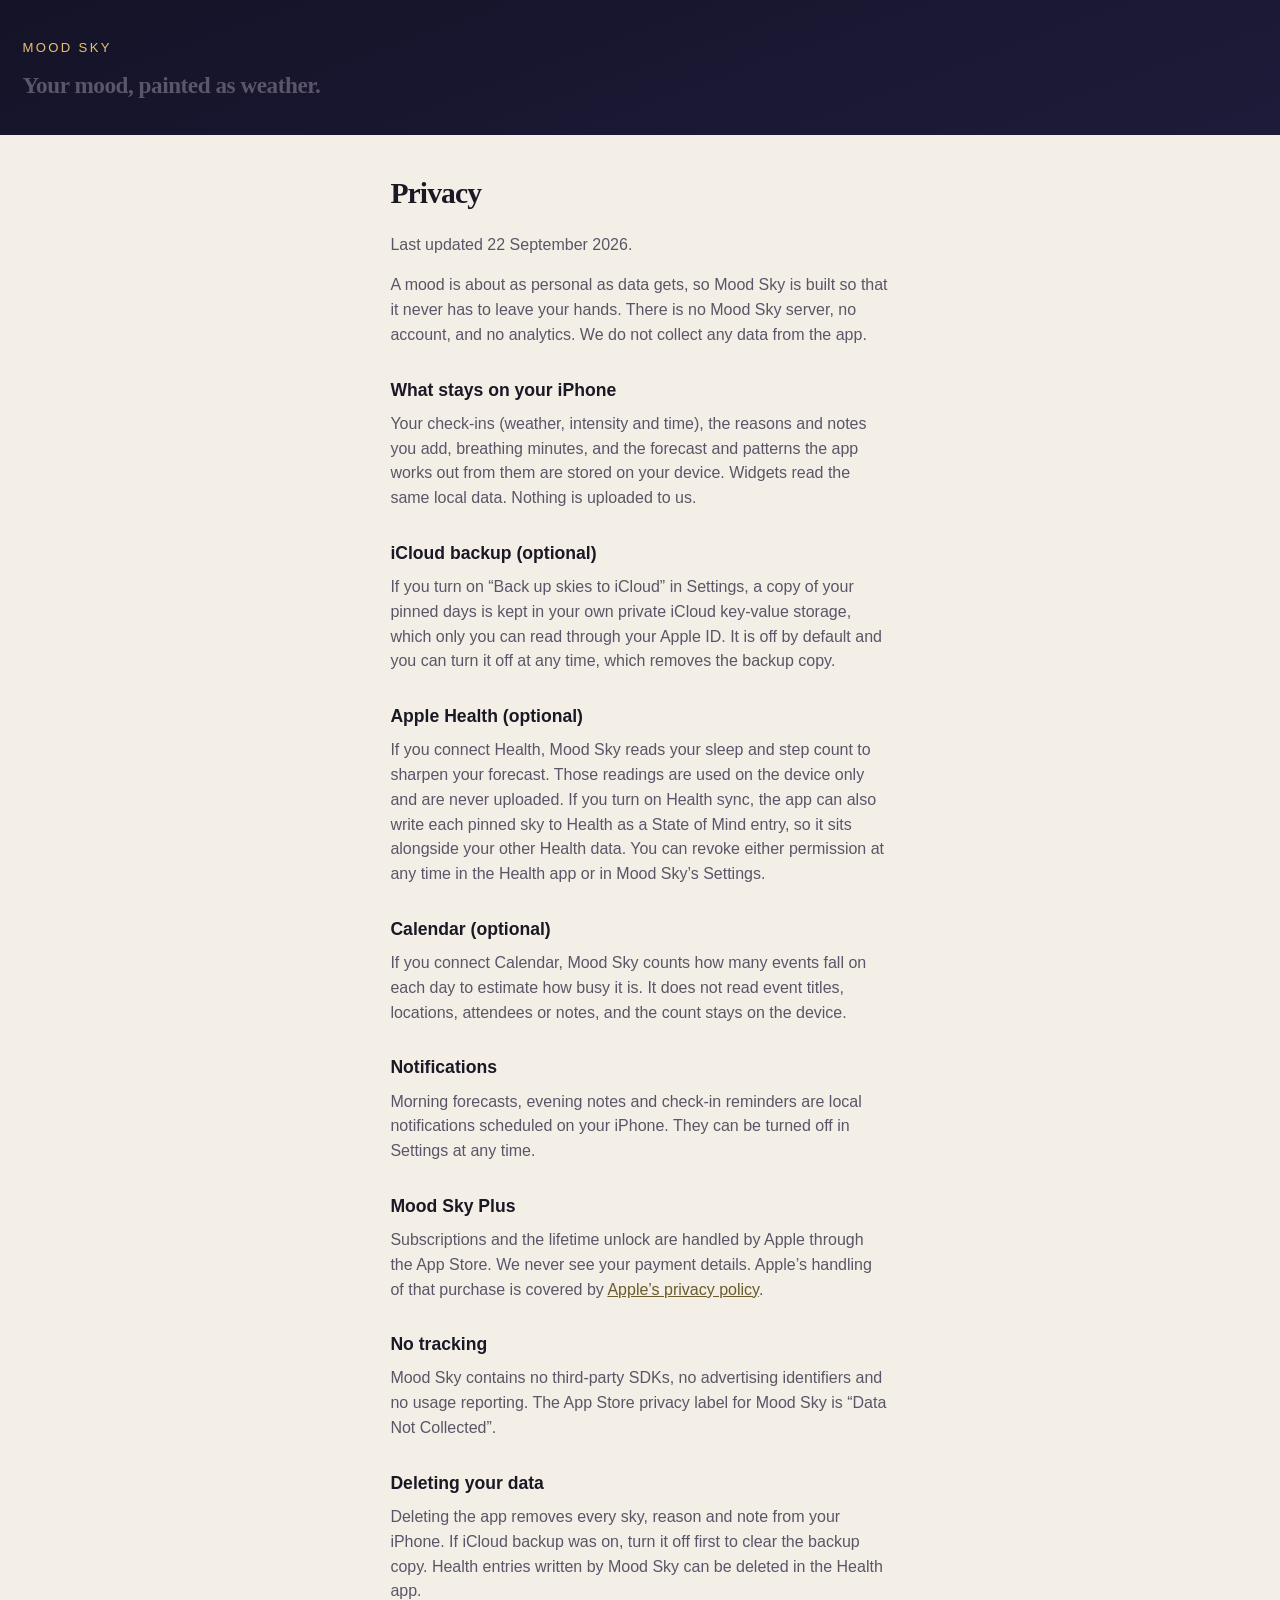
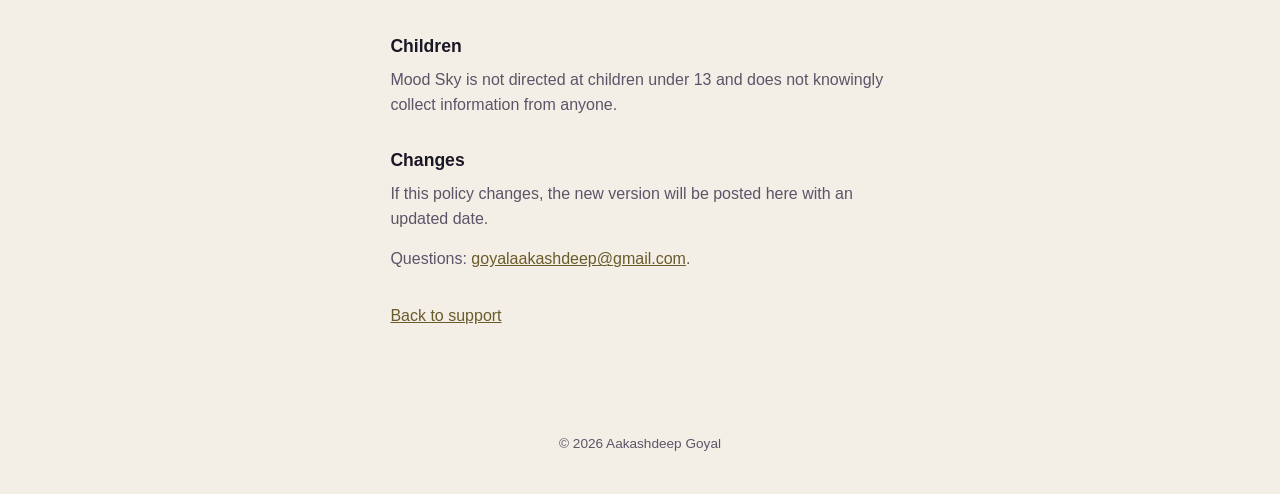
==== privacy.html @ 91bfbee5 "Create privacy.html" ====
<!DOCTYPE html>
<html lang="en">
<head>
  <meta charset="utf-8">
  <meta name="viewport" content="width=device-width, initial-scale=1">
  <title>Mood Sky — privacy</title>
  <meta name="description" content="Privacy policy for Mood Sky.">
  <link rel="stylesheet" href="style.css">
</head>
<body>
  <header>
    <p class="wordmark"><a href="index.html">Mood Sky</a></p>
    <p class="tag">Your mood, painted as weather.</p>
  </header>

  <main>
    <h1>Privacy</h1>
    <p>Last updated 22 September 2026.</p>
    <p>
      A mood is about as personal as data gets, so Mood Sky is built so that it never has to leave your hands.
      There is no Mood Sky server, no account, and no analytics. We do not collect any data from the app.
    </p>

    <h2>What stays on your iPhone</h2>
    <p>
      Your check-ins (weather, intensity and time), the reasons and notes you add, breathing minutes, and the
      forecast and patterns the app works out from them are stored on your device. Widgets read the same local
      data. Nothing is uploaded to us.
    </p>

    <h2>iCloud backup (optional)</h2>
    <p>
      If you turn on “Back up skies to iCloud” in Settings, a copy of your pinned days is kept in your own private
      iCloud key-value storage, which only you can read through your Apple ID. It is off by default and you can
      turn it off at any time, which removes the backup copy.
    </p>

    <h2>Apple Health (optional)</h2>
    <p>
      If you connect Health, Mood Sky reads your sleep and step count to sharpen your forecast. Those readings are
      used on the device only and are never uploaded. If you turn on Health sync, the app can also write each
      pinned sky to Health as a State of Mind entry, so it sits alongside your other Health data. You can revoke
      either permission at any time in the Health app or in Mood Sky’s Settings.
    </p>

    <h2>Calendar (optional)</h2>
    <p>
      If you connect Calendar, Mood Sky counts how many events fall on each day to estimate how busy it is. It
      does not read event titles, locations, attendees or notes, and the count stays on the device.
    </p>

    <h2>Notifications</h2>
    <p>
      Morning forecasts, evening notes and check-in reminders are local notifications scheduled on your iPhone.
      They can be turned off in Settings at any time.
    </p>

    <h2>Mood Sky Plus</h2>
    <p>
      Subscriptions and the lifetime unlock are handled by Apple through the App Store. We never see your payment
      details. Apple’s handling of that purchase is covered by
      <a href="https://www.apple.com/legal/privacy/">Apple’s privacy policy</a>.
    </p>

    <h2>No tracking</h2>
    <p>
      Mood Sky contains no third-party SDKs, no advertising identifiers and no usage reporting. The App Store
      privacy label for Mood Sky is “Data Not Collected”.
    </p>

    <h2>Deleting your data</h2>
    <p>
      Deleting the app removes every sky, reason and note from your iPhone. If iCloud backup was on, turn it off
      first to clear the backup copy. Health entries written by Mood Sky can be deleted in the Health app.
    </p>

    <h2>Children</h2>
    <p>
      Mood Sky is not directed at children under 13 and does not knowingly collect information from anyone.
    </p>

    <h2>Changes</h2>
    <p>
      If this policy changes, the new version will be posted here with an updated date.
    </p>

    <p>
      Questions: <a href="mailto:goyalaakashdeep@gmail.com">goyalaakashdeep@gmail.com</a>.
    </p>
    <p class="nav"><a href="index.html">Back to support</a></p>
  </main>

  <footer>
    <p>© 2026 Aakashdeep Goyal</p>
  </footer>
</body>
</html>
---- style.css ----
:root {
  --night: #141327;
  --deep: #1e1b3a;
  --cream: #f3efe6;
  --ink: #1b1826;
  --muted: #5a5568;
  --gold: #e8c273;
  --headline: #f4efe4;
}

* { box-sizing: border-box; }

html, body {
  margin: 0;
  min-height: 100%;
}

body {
  font-family: "Avenir Next", "Segoe UI", sans-serif;
  background: var(--cream);
  color: var(--ink);
  line-height: 1.55;
}

header {
  background: linear-gradient(160deg, var(--night), var(--deep));
  color: var(--headline);
  padding: 2.4rem 1.4rem 2rem;
}

.wordmark {
  margin: 0;
  font-size: 0.82rem;
  letter-spacing: 0.18em;
  text-transform: uppercase;
  color: var(--gold);
}

.wordmark a {
  color: inherit;
  text-decoration: none;
}

.tag {
  margin: 0.55rem 0 0;
  font-size: 1.45rem;
  font-weight: 600;
  letter-spacing: -0.02em;
  font-family: Georgia, "Times New Roman", serif;
}

main {
  max-width: 34rem;
  margin: 0 auto;
  padding: 2.2rem 1.4rem 4rem;
}

h1 {
  font-size: 1.85rem;
  letter-spacing: -0.03em;
  margin: 0 0 1rem;
  font-family: Georgia, "Times New Roman", serif;
}

h2 {
  font-size: 1.1rem;
  margin: 1.8rem 0 0.5rem;
  color: var(--ink);
}

p, li { margin: 0 0 1rem; color: var(--muted); }
ul { padding-left: 1.2rem; }
li { margin-bottom: 0.5rem; }

a { color: #6b5a2a; }

.nav { margin-top: 2rem; }

footer {
  text-align: center;
  padding: 1.5rem 1.4rem 2.5rem;
  font-size: 0.85rem;
  color: var(--muted);
}
footer p { margin: 0; }
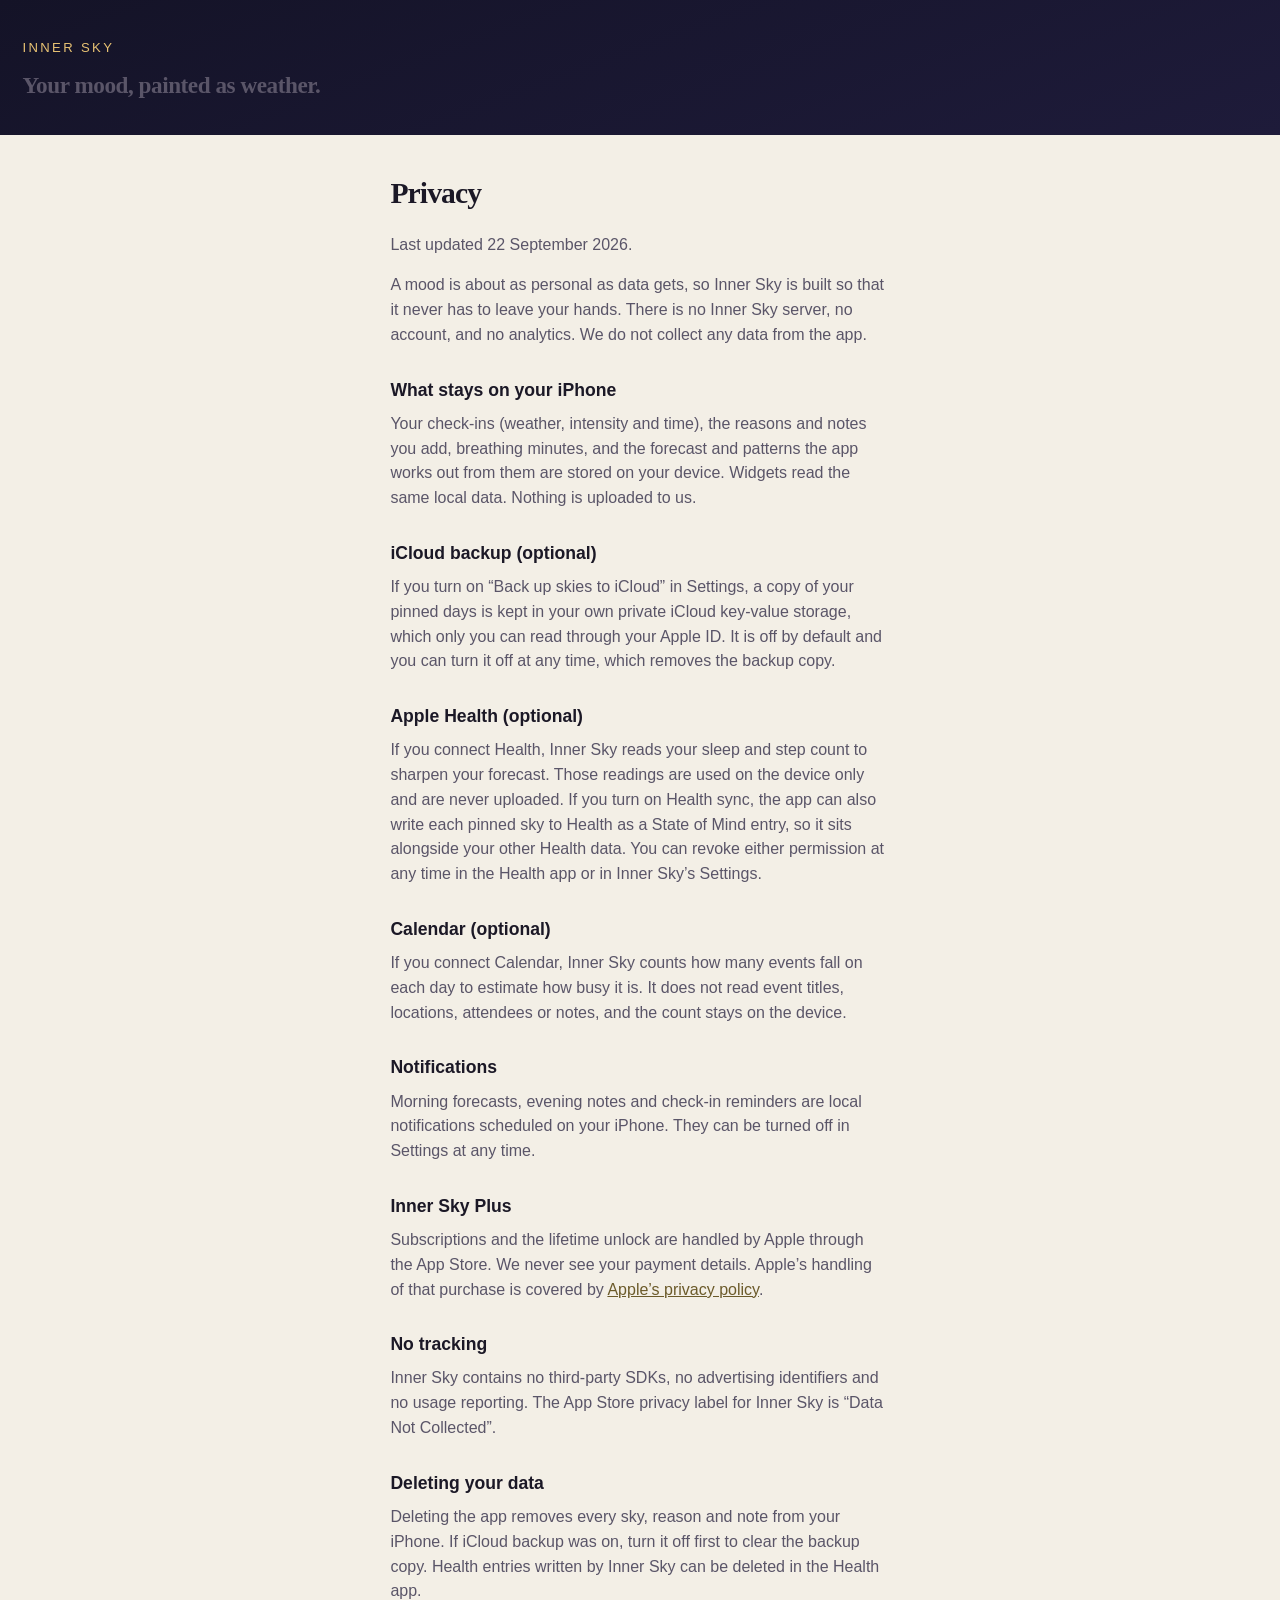
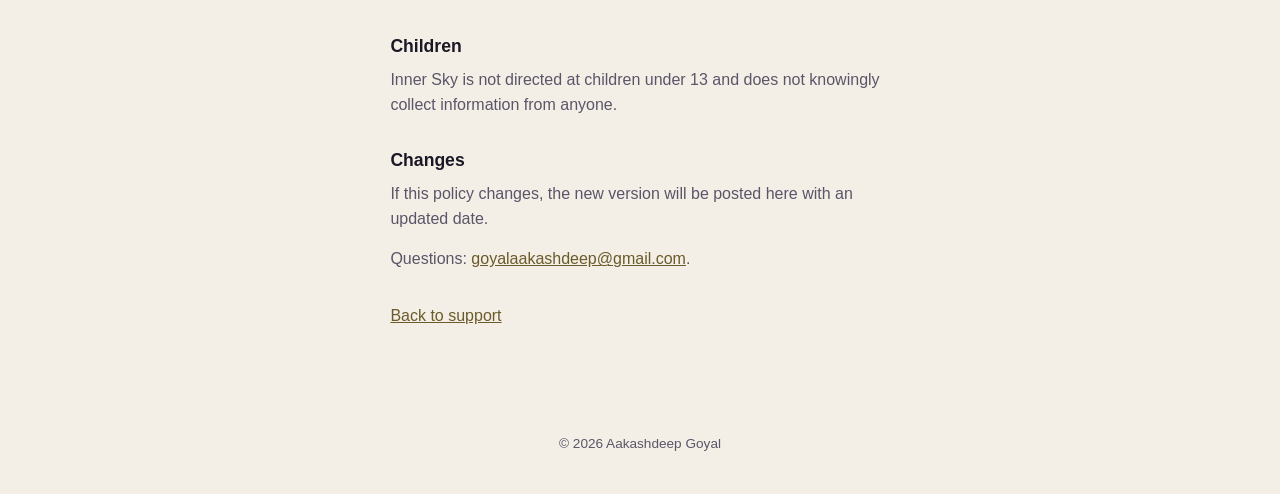
==== commit 8f685a94: "Update privacy.html" ====
--- a/privacy.html
+++ b/privacy.html
@@ -3,13 +3,13 @@
 <head>
   <meta charset="utf-8">
   <meta name="viewport" content="width=device-width, initial-scale=1">
-  <title>Mood Sky — privacy</title>
-  <meta name="description" content="Privacy policy for Mood Sky.">
+  <title>Inner Sky — privacy</title>
+  <meta name="description" content="Privacy policy for Inner Sky.">
   <link rel="stylesheet" href="style.css">
 </head>
 <body>
   <header>
-    <p class="wordmark"><a href="index.html">Mood Sky</a></p>
+    <p class="wordmark"><a href="index.html">Inner Sky</a></p>
     <p class="tag">Your mood, painted as weather.</p>
   </header>
 
@@ -17,8 +17,8 @@
     <h1>Privacy</h1>
     <p>Last updated 22 September 2026.</p>
     <p>
-      A mood is about as personal as data gets, so Mood Sky is built so that it never has to leave your hands.
-      There is no Mood Sky server, no account, and no analytics. We do not collect any data from the app.
+      A mood is about as personal as data gets, so Inner Sky is built so that it never has to leave your hands.
+      There is no Inner Sky server, no account, and no analytics. We do not collect any data from the app.
     </p>
 
     <h2>What stays on your iPhone</h2>
@@ -37,15 +37,15 @@
 
     <h2>Apple Health (optional)</h2>
     <p>
-      If you connect Health, Mood Sky reads your sleep and step count to sharpen your forecast. Those readings are
+      If you connect Health, Inner Sky reads your sleep and step count to sharpen your forecast. Those readings are
       used on the device only and are never uploaded. If you turn on Health sync, the app can also write each
       pinned sky to Health as a State of Mind entry, so it sits alongside your other Health data. You can revoke
-      either permission at any time in the Health app or in Mood Sky’s Settings.
+      either permission at any time in the Health app or in Inner Sky’s Settings.
     </p>
 
     <h2>Calendar (optional)</h2>
     <p>
-      If you connect Calendar, Mood Sky counts how many events fall on each day to estimate how busy it is. It
+      If you connect Calendar, Inner Sky counts how many events fall on each day to estimate how busy it is. It
       does not read event titles, locations, attendees or notes, and the count stays on the device.
     </p>
 
@@ -55,7 +55,7 @@
       They can be turned off in Settings at any time.
     </p>
 
-    <h2>Mood Sky Plus</h2>
+    <h2>Inner Sky Plus</h2>
     <p>
       Subscriptions and the lifetime unlock are handled by Apple through the App Store. We never see your payment
       details. Apple’s handling of that purchase is covered by
@@ -64,19 +64,19 @@
 
     <h2>No tracking</h2>
     <p>
-      Mood Sky contains no third-party SDKs, no advertising identifiers and no usage reporting. The App Store
-      privacy label for Mood Sky is “Data Not Collected”.
+      Inner Sky contains no third-party SDKs, no advertising identifiers and no usage reporting. The App Store
+      privacy label for Inner Sky is “Data Not Collected”.
     </p>
 
     <h2>Deleting your data</h2>
     <p>
       Deleting the app removes every sky, reason and note from your iPhone. If iCloud backup was on, turn it off
-      first to clear the backup copy. Health entries written by Mood Sky can be deleted in the Health app.
+      first to clear the backup copy. Health entries written by Inner Sky can be deleted in the Health app.
     </p>
 
     <h2>Children</h2>
     <p>
-      Mood Sky is not directed at children under 13 and does not knowingly collect information from anyone.
+      Inner Sky is not directed at children under 13 and does not knowingly collect information from anyone.
     </p>
 
     <h2>Changes</h2>
